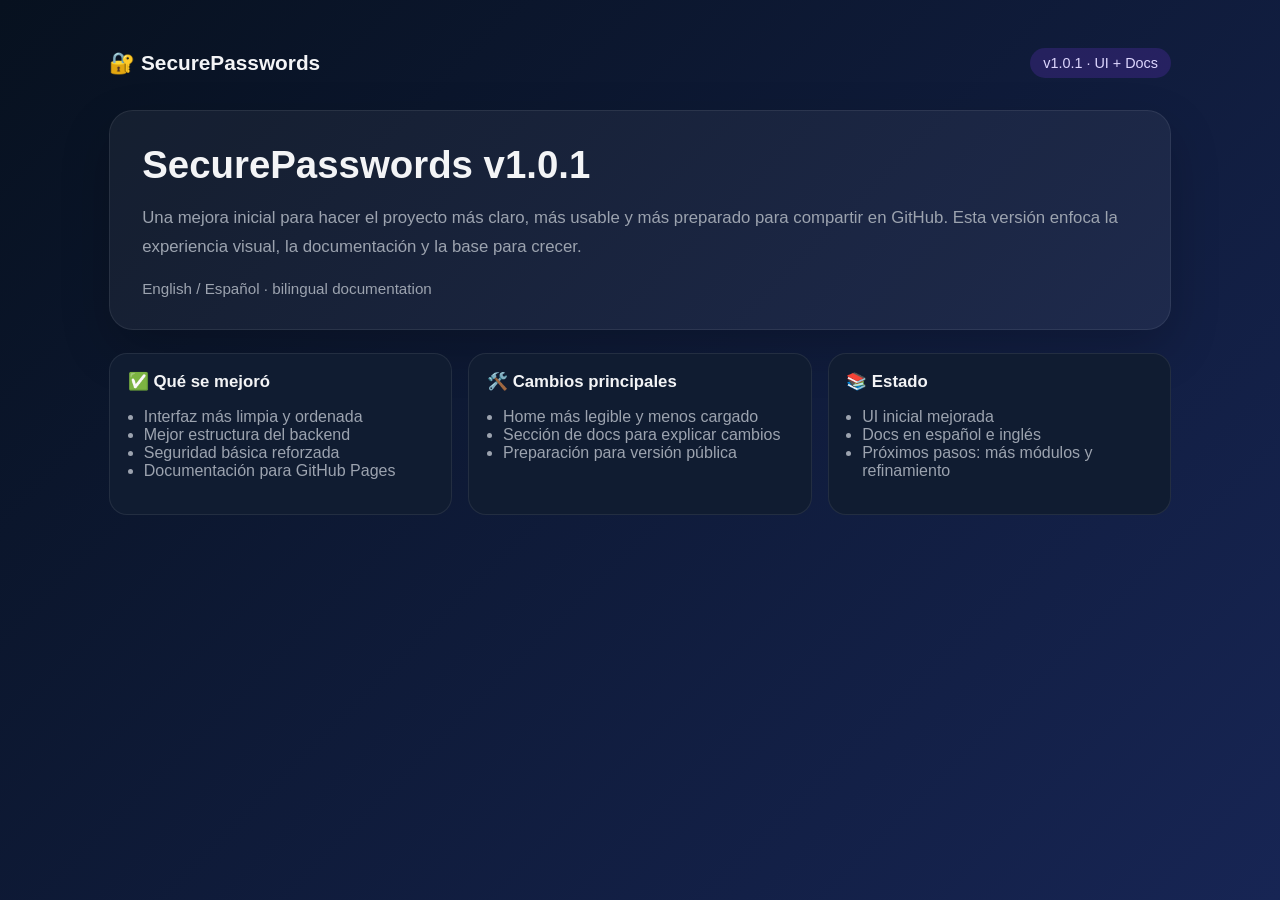
==== docs/index.html @ d82622f0 "feat: primera versión web mejorada con setup y UI refinada" ====
<!DOCTYPE html>
<html lang="es">
<head>
  <meta charset="UTF-8" />
  <meta name="viewport" content="width=device-width, initial-scale=1.0" />
  <title>SecurePasswords | Docs</title>
  <style>
    :root {
      color-scheme: dark;
      --bg: #07111f;
      --panel: #101c31;
      --text: #f3f4f6;
      --muted: #9ca3af;
      --accent: #7c3aed;
      --accent-2: #38bdf8;
    }
    * { box-sizing: border-box; }
    body {
      margin: 0;
      font-family: Inter, Arial, sans-serif;
      background: linear-gradient(135deg, var(--bg), #172554);
      color: var(--text);
      min-height: 100vh;
    }
    .container { max-width: 1100px; margin: 0 auto; padding: 2rem 1.2rem 4rem; }
    header {
      display: flex; justify-content: space-between; align-items: center; gap: 1rem; flex-wrap: wrap;
      padding: 1rem 0 2rem;
    }
    .brand { font-size: 1.3rem; font-weight: 700; }
    .pill { display:inline-block; padding: .45rem .8rem; border-radius: 999px; background: rgba(124,58,237,.2); color: #ddd6fe; font-size: .9rem; }
    .hero { background: rgba(255,255,255,.05); border: 1px solid rgba(255,255,255,.08); border-radius: 24px; padding: 2rem; box-shadow: 0 20px 50px rgba(0,0,0,.2); }
    .hero h1 { font-size: clamp(2rem, 3vw, 2.8rem); margin: 0 0 .8rem; }
    .hero p { color: var(--muted); font-size: 1.05rem; line-height: 1.7; }
    .grid { display: grid; grid-template-columns: repeat(auto-fit, minmax(250px, 1fr)); gap: 1rem; margin-top: 1.4rem; }
    .card { background: var(--panel); border-radius: 18px; padding: 1.1rem; border: 1px solid rgba(255,255,255,.08); }
    .card h2 { margin-top: 0; font-size: 1.05rem; }
    .card ul { padding-left: 1rem; color: var(--muted); }
    .card code { color: #e9d5ff; }
    .lang { margin-top: 1.2rem; color: var(--muted); font-size: .95rem; }
    a { color: #93c5fd; }
  </style>
</head>
<body>
  <div class="container">
    <header>
      <div class="brand">🔐 SecurePasswords</div>
      <span class="pill">v1.0.1 · UI + Docs</span>
    </header>

    <section class="hero">
      <h1>SecurePasswords v1.0.1</h1>
      <p>Una mejora inicial para hacer el proyecto más claro, más usable y más preparado para compartir en GitHub. Esta versión enfoca la experiencia visual, la documentación y la base para crecer.</p>
      <div class="lang">English / Español · bilingual documentation</div>
    </section>

    <div class="grid">
      <div class="card">
        <h2>✅ Qué se mejoró</h2>
        <ul>
          <li>Interfaz más limpia y ordenada</li>
          <li>Mejor estructura del backend</li>
          <li>Seguridad básica reforzada</li>
          <li>Documentación para GitHub Pages</li>
        </ul>
      </div>
      <div class="card">
        <h2>🛠️ Cambios principales</h2>
        <ul>
          <li>Home más legible y menos cargado</li>
          <li>Sección de docs para explicar cambios</li>
          <li>Preparación para versión pública</li>
        </ul>
      </div>
      <div class="card">
        <h2>📚 Estado</h2>
        <ul>
          <li>UI inicial mejorada</li>
          <li>Docs en español e inglés</li>
          <li>Próximos pasos: más módulos y refinamiento</li>
        </ul>
      </div>
    </div>
  </div>
</body>
</html>
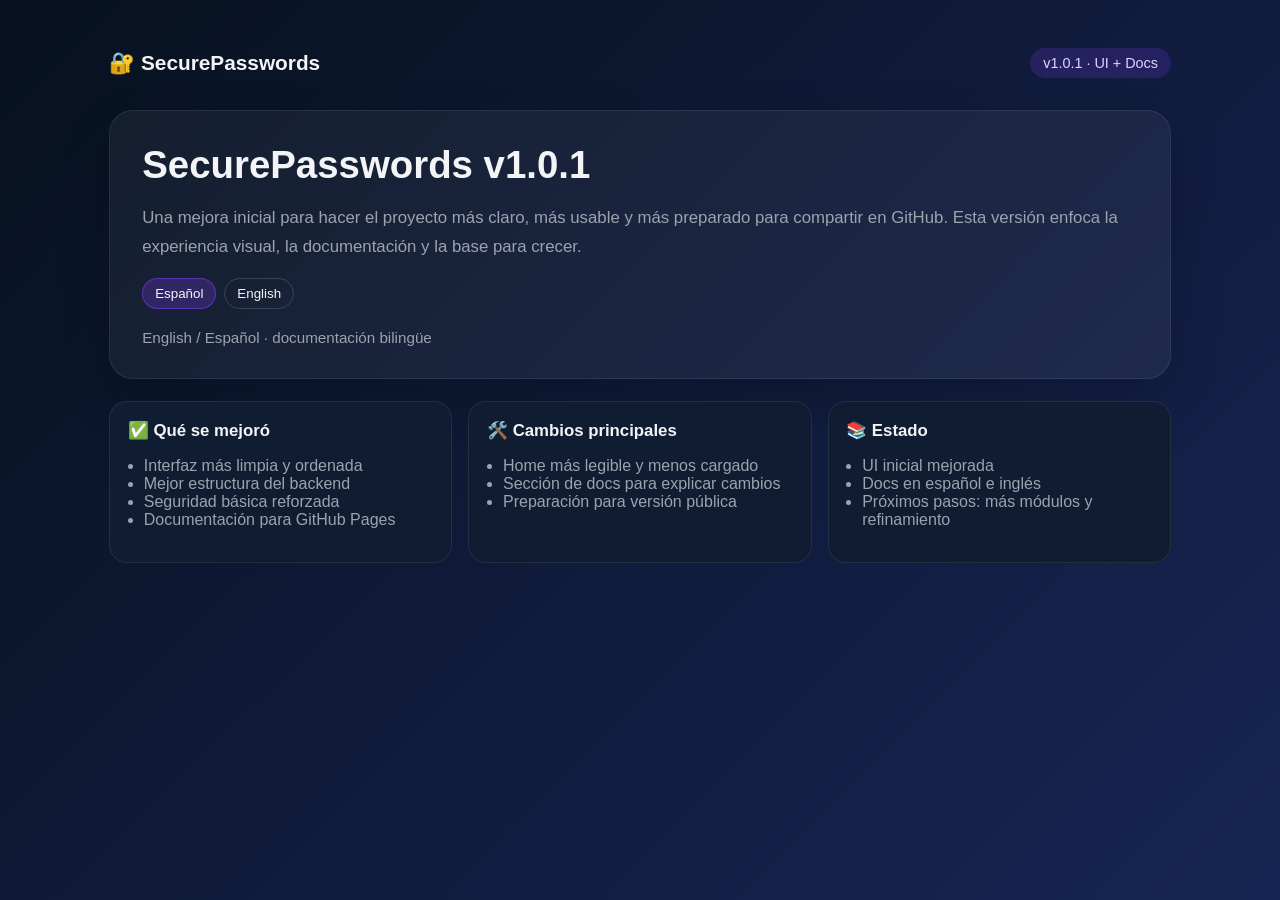
==== commit 3538bc36: "feat: add bilingual UI and setup localization" ====
--- a/docs/index.html
+++ b/docs/index.html
@@ -32,6 +32,9 @@
     .hero { background: rgba(255,255,255,.05); border: 1px solid rgba(255,255,255,.08); border-radius: 24px; padding: 2rem; box-shadow: 0 20px 50px rgba(0,0,0,.2); }
     .hero h1 { font-size: clamp(2rem, 3vw, 2.8rem); margin: 0 0 .8rem; }
     .hero p { color: var(--muted); font-size: 1.05rem; line-height: 1.7; }
+    .lang-switch { display: flex; gap: .5rem; margin-top: 1rem; }
+    .lang-switch button { border: 1px solid rgba(255,255,255,.15); background: transparent; color: var(--text); border-radius: 999px; padding: .45rem .75rem; cursor: pointer; }
+    .lang-switch button.active { background: rgba(124,58,237,.25); border-color: rgba(124,58,237,.6); }
     .grid { display: grid; grid-template-columns: repeat(auto-fit, minmax(250px, 1fr)); gap: 1rem; margin-top: 1.4rem; }
     .card { background: var(--panel); border-radius: 18px; padding: 1.1rem; border: 1px solid rgba(255,255,255,.08); }
     .card h2 { margin-top: 0; font-size: 1.05rem; }
@@ -39,6 +42,9 @@
     .card code { color: #e9d5ff; }
     .lang { margin-top: 1.2rem; color: var(--muted); font-size: .95rem; }
     a { color: #93c5fd; }
+    [data-lang="en"] { display: none; }
+    body[data-lang="en"] [data-lang="es"] { display: none; }
+    body[data-lang="en"] [data-lang="en"] { display: block; }
   </style>
 </head>
 <body>
@@ -49,38 +55,72 @@
     </header>
 
     <section class="hero">
-      <h1>SecurePasswords v1.0.1</h1>
-      <p>Una mejora inicial para hacer el proyecto más claro, más usable y más preparado para compartir en GitHub. Esta versión enfoca la experiencia visual, la documentación y la base para crecer.</p>
-      <div class="lang">English / Español · bilingual documentation</div>
+      <h1 data-lang="es">SecurePasswords v1.0.1</h1>
+      <h1 data-lang="en">SecurePasswords v1.0.1</h1>
+      <p data-lang="es">Una mejora inicial para hacer el proyecto más claro, más usable y más preparado para compartir en GitHub. Esta versión enfoca la experiencia visual, la documentación y la base para crecer.</p>
+      <p data-lang="en">An initial improvement to make the project clearer, more usable, and better prepared to share on GitHub. This release focuses on the visual experience, documentation, and the foundation to grow.</p>
+      <div class="lang-switch">
+        <button type="button" class="active" onclick="setLang('es')">Español</button>
+        <button type="button" onclick="setLang('en')">English</button>
+      </div>
+      <div class="lang" data-lang="es">English / Español · documentación bilingüe</div>
+      <div class="lang" data-lang="en">English / Español · bilingual documentation</div>
     </section>
 
     <div class="grid">
       <div class="card">
-        <h2>✅ Qué se mejoró</h2>
-        <ul>
+        <h2 data-lang="es">✅ Qué se mejoró</h2>
+        <h2 data-lang="en">✅ What improved</h2>
+        <ul data-lang="es">
           <li>Interfaz más limpia y ordenada</li>
           <li>Mejor estructura del backend</li>
           <li>Seguridad básica reforzada</li>
           <li>Documentación para GitHub Pages</li>
         </ul>
+        <ul data-lang="en">
+          <li>Cleaner and more organized interface</li>
+          <li>Improved backend structure</li>
+          <li>Stronger basic security</li>
+          <li>Documentation prepared for GitHub Pages</li>
+        </ul>
       </div>
       <div class="card">
-        <h2>🛠️ Cambios principales</h2>
-        <ul>
+        <h2 data-lang="es">🛠️ Cambios principales</h2>
+        <h2 data-lang="en">🛠️ Main changes</h2>
+        <ul data-lang="es">
           <li>Home más legible y menos cargado</li>
           <li>Sección de docs para explicar cambios</li>
           <li>Preparación para versión pública</li>
         </ul>
+        <ul data-lang="en">
+          <li>Cleaner and lighter home view</li>
+          <li>Docs section to explain changes</li>
+          <li>Preparation for a public release</li>
+        </ul>
       </div>
       <div class="card">
-        <h2>📚 Estado</h2>
-        <ul>
+        <h2 data-lang="es">📚 Estado</h2>
+        <h2 data-lang="en">📚 Status</h2>
+        <ul data-lang="es">
           <li>UI inicial mejorada</li>
           <li>Docs en español e inglés</li>
           <li>Próximos pasos: más módulos y refinamiento</li>
         </ul>
+        <ul data-lang="en">
+          <li>Initial UI improved</li>
+          <li>Docs available in Spanish and English</li>
+          <li>Next steps: more modules and refinement</li>
+        </ul>
       </div>
     </div>
   </div>
+
+  <script>
+    function setLang(lang) {
+      document.body.setAttribute('data-lang', lang);
+      document.querySelectorAll('.lang-switch button').forEach(btn => btn.classList.toggle('active', btn.textContent.toLowerCase().includes(lang === 'es' ? 'español' : 'english')));
+    }
+    setLang('es');
+  </script>
 </body>
 </html>
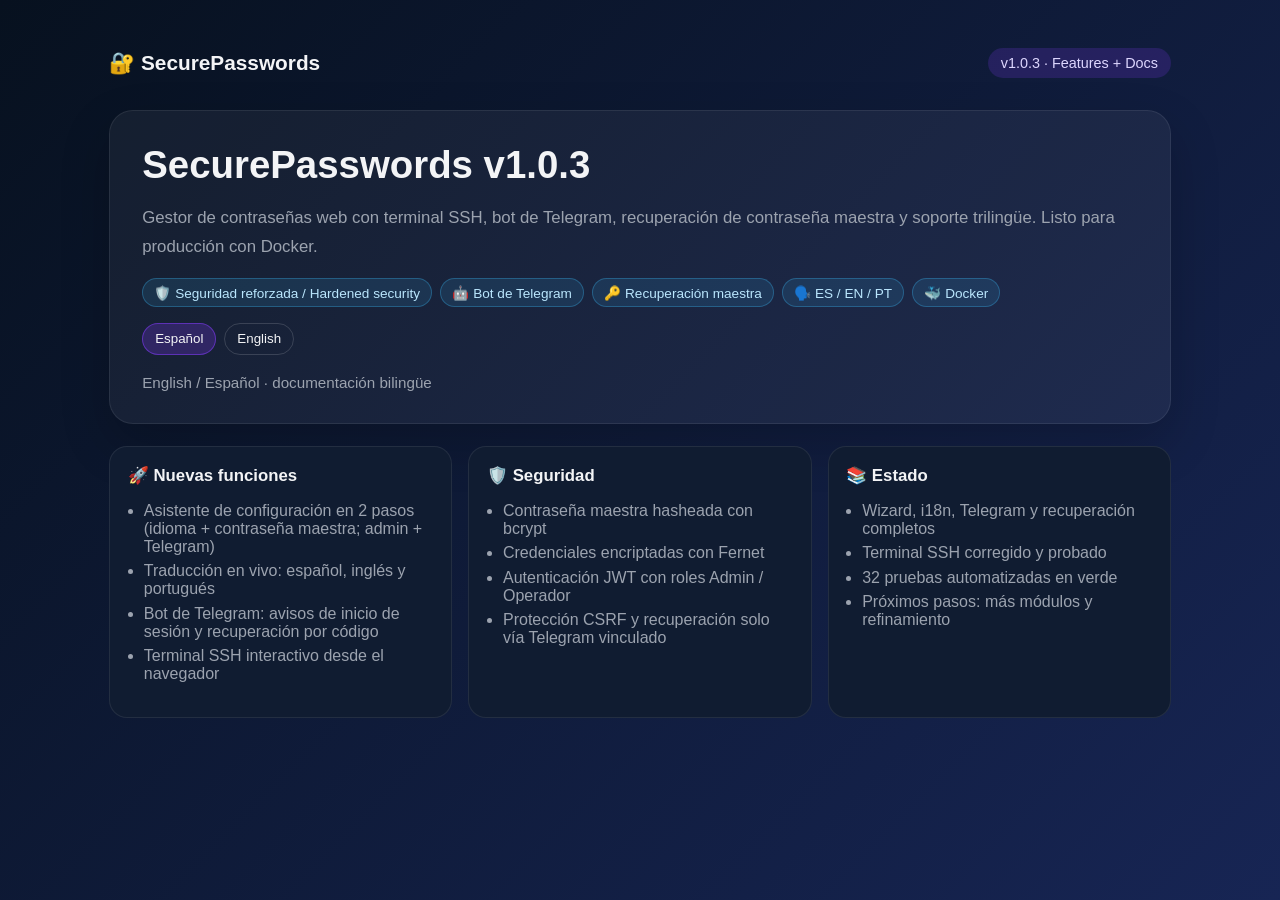
==== commit 9b7b5ba4: "docs: actualizar landing de GitHub Pages y docs para v1.0.3" ====
--- a/docs/index.html
+++ b/docs/index.html
@@ -39,9 +39,12 @@
     .card { background: var(--panel); border-radius: 18px; padding: 1.1rem; border: 1px solid rgba(255,255,255,.08); }
     .card h2 { margin-top: 0; font-size: 1.05rem; }
     .card ul { padding-left: 1rem; color: var(--muted); }
+    .card li { margin-bottom: .4rem; }
     .card code { color: #e9d5ff; }
     .lang { margin-top: 1.2rem; color: var(--muted); font-size: .95rem; }
     a { color: #93c5fd; }
+    .badges { display: flex; gap: .5rem; flex-wrap: wrap; margin-top: 1rem; }
+    .badge { background: rgba(56,189,248,.12); border: 1px solid rgba(56,189,248,.3); color: #bae6fd; border-radius: 999px; padding: .35rem .7rem; font-size: .85rem; }
     [data-lang="en"] { display: none; }
     body[data-lang="en"] [data-lang="es"] { display: none; }
     body[data-lang="en"] [data-lang="en"] { display: block; }
@@ -51,14 +54,21 @@
   <div class="container">
     <header>
       <div class="brand">🔐 SecurePasswords</div>
-      <span class="pill">v1.0.1 · UI + Docs</span>
+      <span class="pill">v1.0.3 · Features + Docs</span>
     </header>
 
     <section class="hero">
-      <h1 data-lang="es">SecurePasswords v1.0.1</h1>
-      <h1 data-lang="en">SecurePasswords v1.0.1</h1>
-      <p data-lang="es">Una mejora inicial para hacer el proyecto más claro, más usable y más preparado para compartir en GitHub. Esta versión enfoca la experiencia visual, la documentación y la base para crecer.</p>
-      <p data-lang="en">An initial improvement to make the project clearer, more usable, and better prepared to share on GitHub. This release focuses on the visual experience, documentation, and the foundation to grow.</p>
+      <h1 data-lang="es">SecurePasswords v1.0.3</h1>
+      <h1 data-lang="en">SecurePasswords v1.0.3</h1>
+      <p data-lang="es">Gestor de contraseñas web con terminal SSH, bot de Telegram, recuperación de contraseña maestra y soporte trilingüe. Listo para producción con Docker.</p>
+      <p data-lang="en">Web password manager with an SSH terminal, Telegram bot, master password recovery, and trilingual support. Production-ready with Docker.</p>
+      <div class="badges">
+        <span class="badge">🛡️ Seguridad reforzada / Hardened security</span>
+        <span class="badge">🤖 Bot de Telegram</span>
+        <span class="badge">🔑 Recuperación maestra</span>
+        <span class="badge">🗣️ ES / EN / PT</span>
+        <span class="badge">🐳 Docker</span>
+      </div>
       <div class="lang-switch">
         <button type="button" class="active" onclick="setLang('es')">Español</button>
         <button type="button" onclick="setLang('en')">English</button>
@@ -69,46 +79,50 @@
 
     <div class="grid">
       <div class="card">
-        <h2 data-lang="es">✅ Qué se mejoró</h2>
-        <h2 data-lang="en">✅ What improved</h2>
+        <h2 data-lang="es">🚀 Nuevas funciones</h2>
+        <h2 data-lang="en">🚀 New features</h2>
         <ul data-lang="es">
-          <li>Interfaz más limpia y ordenada</li>
-          <li>Mejor estructura del backend</li>
-          <li>Seguridad básica reforzada</li>
-          <li>Documentación para GitHub Pages</li>
+          <li>Asistente de configuración en 2 pasos (idioma + contraseña maestra; admin + Telegram)</li>
+          <li>Traducción en vivo: español, inglés y portugués</li>
+          <li>Bot de Telegram: avisos de inicio de sesión y recuperación por código</li>
+          <li>Terminal SSH interactivo desde el navegador</li>
         </ul>
         <ul data-lang="en">
-          <li>Cleaner and more organized interface</li>
-          <li>Improved backend structure</li>
-          <li>Stronger basic security</li>
-          <li>Documentation prepared for GitHub Pages</li>
+          <li>2-step setup wizard (language + master password; admin + Telegram)</li>
+          <li>Live translation: Spanish, English and Portuguese</li>
+          <li>Telegram bot: login alerts and code-based recovery</li>
+          <li>Interactive SSH terminal in the browser</li>
         </ul>
       </div>
       <div class="card">
-        <h2 data-lang="es">🛠️ Cambios principales</h2>
-        <h2 data-lang="en">🛠️ Main changes</h2>
+        <h2 data-lang="es">🛡️ Seguridad</h2>
+        <h2 data-lang="en">🛡️ Security</h2>
         <ul data-lang="es">
-          <li>Home más legible y menos cargado</li>
-          <li>Sección de docs para explicar cambios</li>
-          <li>Preparación para versión pública</li>
+          <li>Contraseña maestra hasheada con bcrypt</li>
+          <li>Credenciales encriptadas con Fernet</li>
+          <li>Autenticación JWT con roles Admin / Operador</li>
+          <li>Protección CSRF y recuperación solo vía Telegram vinculado</li>
         </ul>
         <ul data-lang="en">
-          <li>Cleaner and lighter home view</li>
-          <li>Docs section to explain changes</li>
-          <li>Preparation for a public release</li>
+          <li>Master password hashed with bcrypt</li>
+          <li>Credentials encrypted with Fernet</li>
+          <li>JWT auth with Admin / Operator roles</li>
+          <li>CSRF protection and recovery only via linked Telegram</li>
         </ul>
       </div>
       <div class="card">
         <h2 data-lang="es">📚 Estado</h2>
         <h2 data-lang="en">📚 Status</h2>
         <ul data-lang="es">
-          <li>UI inicial mejorada</li>
-          <li>Docs en español e inglés</li>
+          <li>Wizard, i18n, Telegram y recuperación completos</li>
+          <li>Terminal SSH corregido y probado</li>
+          <li>32 pruebas automatizadas en verde</li>
           <li>Próximos pasos: más módulos y refinamiento</li>
         </ul>
         <ul data-lang="en">
-          <li>Initial UI improved</li>
-          <li>Docs available in Spanish and English</li>
+          <li>Wizard, i18n, Telegram and recovery complete</li>
+          <li>SSH terminal fixed and tested</li>
+          <li>32 automated tests passing</li>
           <li>Next steps: more modules and refinement</li>
         </ul>
       </div>
